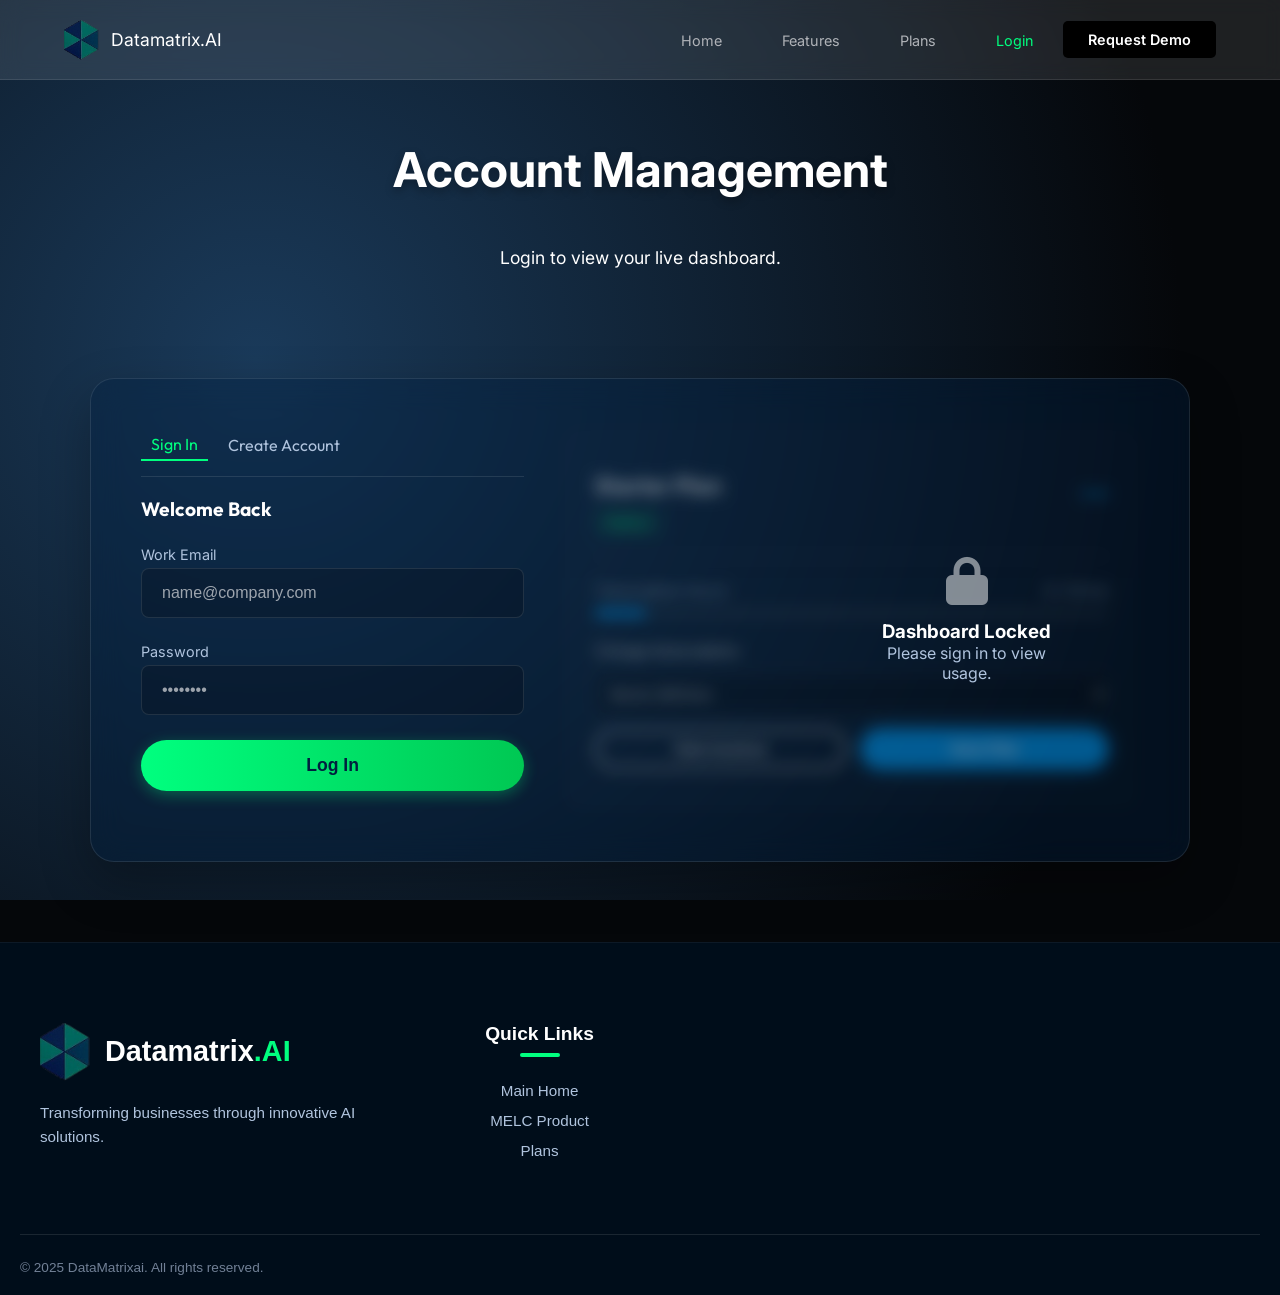
==== accounts.html @ fa47eb17 "melc website - first commit" ====
<!DOCTYPE html>
<html lang="en">
<head>
    <meta charset="UTF-8">
    <meta name="viewport" content="width=device-width, initial-scale=1.0">
    <title>Accounts | MELC</title>
    <link rel="stylesheet" href="style.css">
    <link rel="icon" type="image/png" href="logo.png">
    <link rel="stylesheet" href="https://cdnjs.cloudflare.com/ajax/libs/font-awesome/6.4.0/css/all.min.css">
    <link href="https://fonts.googleapis.com/css2?family=Inter:wght@400;500;600&family=Outfit:wght@500;600;700&display=swap" rel="stylesheet">
    <style>
        /* --- PAGE SPECIFIC STYLES --- */
        body { background-attachment: fixed; }
        .accounts-section {
            padding: 140px 5% 80px; 
            min-height: 100vh;
            display: flex; flex-direction: column; align-items: center;
        }

        /* --- AUTH GRID --- */
        .auth-grid {
            display: grid; grid-template-columns: 1fr 1.5fr; gap: 40px;
            background: rgba(0, 31, 63, 0.4); backdrop-filter: blur(15px);
            border: 1px solid rgba(255, 255, 255, 0.1); border-radius: 24px;
            overflow: hidden; padding: 50px;
            max-width: 1100px; width: 100%; margin-top: 30px;
            box-shadow: 0 20px 50px rgba(0, 0, 0, 0.3);
        }

        .auth-form h3 { color: white; font-family: 'Outfit', sans-serif; margin-bottom: 25px; font-size: 1.5rem; }

        /* --- TOGGLE BUTTONS --- */
        .auth-toggle { display: flex; gap: 10px; margin-bottom: 20px; border-bottom: 1px solid rgba(255,255,255,0.1); padding-bottom: 15px; }
        .toggle-btn { background: none; border: none; color: #b0c4de; font-size: 1rem; cursor: pointer; padding: 5px 10px; font-family: 'Outfit', sans-serif; transition: color 0.3s; }
        .toggle-btn.active { color: #00ff7f; border-bottom: 2px solid #00ff7f; }

        /* --- PROFILE LOCK STATE --- */
        .profile-card {
            background: rgba(255, 255, 255, 0.02); border-radius: 16px; padding: 30px;
            border: 1px solid rgba(255, 255, 255, 0.05); height: 100%;
            display: flex; flex-direction: column; justify-content: center;
            transition: all 0.5s ease;
        }
        
        .locked-content { filter: blur(8px); pointer-events: none; opacity: 0.5; user-select: none; }
        
        .lock-overlay {
            position: absolute; top: 50%; left: 70%; 
            transform: translate(-50%, -50%);
            text-align: center; color: white; z-index: 10;
            display: block; 
        }

        /* --- DASHBOARD ELEMENTS --- */
        .progress-bar { width: 100%; height: 8px; background: rgba(255, 255, 255, 0.1); border-radius: 4px; margin-bottom: 25px; overflow: hidden; }
        .progress-fill { height: 100%; background: var(--accent-blue); width: 45%; border-radius: 4px; }
        .plan-badge { display: inline-block; background: rgba(0, 255, 127, 0.1); color: #00ff7f; padding: 5px 12px; border-radius: 5px; font-size: 0.8rem; margin-top: 5px; border: 1px solid rgba(0, 255, 127, 0.2); font-weight: 600; }
        .usage-stat { display: flex; justify-content: space-between; margin-bottom: 10px; color: #b0c4de; font-size: 0.9rem; }
        .section-header-accounts { text-align: center; margin-bottom: 20px; }
        .form-hidden { display: none; }

        /* Plan Selector Style */
        .plan-select {
            background: rgba(0,0,0,0.3); border: 1px solid rgba(255,255,255,0.2);
            color: white; padding: 10px; border-radius: 5px; width: 100%;
            margin-top: 10px; font-family: 'Outfit', sans-serif;
        }

        @media (max-width: 900px) { .auth-grid { grid-template-columns: 1fr; padding: 30px; } .profile-card { margin-top: 30px; } .lock-overlay { left: 50%; } }
    </style>
</head>
<body>

    <header>
        <a href="index.html" class="logo-container">
            <img src="logo.png" alt="DataMatrix Logo" class="logo">
            <div class="logo-text">
                <span class="text-white">Datamatrix</span><span class="text-white">.AI</span>
            </div>
        </a>
       <nav>
            <ul>
                <li><a href="melc.html">Home</a></li>
                <li><a href="melc.html#how-it-works">Features</a></li>
                <li><a href="melc.html#pricing">Plans</a></li>
                
                <li id="nav-login-item"><a href="accounts.html" style="color: #00ff7f;">Login</a></li>
                <li id="nav-user-item" style="display: none; color: white; font-weight: 600; border: 1px solid rgba(255,255,255,0.2); padding: 5px 15px; border-radius: 20px;">
                    Hi, <span id="header-username">User</span>
                </li>
            </ul>
        </nav>
        <a href="melc.html#demo" class="btn-reach">Request Demo</a>
    </header>

    <section class="accounts-section">
        <div class="section-header-accounts">
            <h2 class="section-title">Account Management</h2>
            <p class="section-subtitle">Login to view your live dashboard.</p>
        </div>

        <div class="auth-grid">
            <div class="auth-form">
                <div class="auth-toggle">
                    <button id="btn-show-login" class="toggle-btn active" onclick="toggleForm('login')">Sign In</button>
                    <button id="btn-show-signup" class="toggle-btn" onclick="toggleForm('signup')">Create Account</button>
                </div>

                <form id="loginForm">
                    <input type="hidden" name="action" value="login">
                    <h3 style="font-size: 1.2rem;">Welcome Back</h3>
                    <div class="form-group">
                        <label style="color: #b0c4de; font-size: 0.9rem; margin-bottom: 5px; display:block;">Work Email</label>
                        <input type="email" name="work_email" id="login_email" placeholder="name@company.com" class="form-input" required>
                    </div>
                    <div class="form-group">
                        <label style="color: #b0c4de; font-size: 0.9rem; margin-bottom: 5px; display:block;">Password</label>
                        <input type="password" name="password" placeholder="••••••••" class="form-input" required>
                    </div>
                    <button type="submit" class="submit-btn" style="margin-bottom: 20px;">Log In</button>
                </form>

                <form id="signupForm" class="form-hidden">
                    <input type="hidden" name="action" value="signup">
                    <h3 style="font-size: 1.2rem;">Create New Account</h3>
                    <div class="form-group">
                        <label style="color: #b0c4de; font-size: 0.9rem; margin-bottom: 5px; display:block;">Full Name</label>
                        <input type="text" name="fullname" placeholder="John Doe" class="form-input" required>
                    </div>
                    <div class="form-group">
                        <label style="color: #b0c4de; font-size: 0.9rem; margin-bottom: 5px; display:block;">Work Email</label>
                        <input type="email" name="work_email" placeholder="name@company.com" class="form-input" required>
                    </div>
                    <div class="form-group">
                        <label style="color: #b0c4de; font-size: 0.9rem; margin-bottom: 5px; display:block;">Password</label>
                        <input type="password" name="password" placeholder="Create Password" class="form-input" required>
                    </div>
                    <button type="submit" class="submit-btn" style="margin-bottom: 20px; background: transparent; border: 1px solid #00ff7f; color: #00ff7f;">Create Account</button>
                </form>
            </div>

            <div class="profile-details" style="position: relative;">
                
                <div id="lockOverlay" class="lock-overlay">
                    <i class="fas fa-lock" style="font-size: 3rem; margin-bottom: 15px; color: rgba(255,255,255,0.5);"></i>
                    <h3 style="color: white;">Dashboard Locked</h3>
                    <p style="color: #b0c4de;">Please sign in to view usage.</p>
                </div>

                <div id="profileContent" class="profile-card locked-content">
                    <div style="display: flex; justify-content: space-between; align-items: start; margin-bottom: 20px;">
                        <div>
                            <h4 id="display-plan-name" style="color: #fff; font-size: 1.4rem; margin-bottom: 5px;">Starter Plan</h4>
                            <span class="plan-badge">Active</span>
                        </div>
                        <div style="text-align: right;">
                            <h2 style="color: var(--accent-blue); margin: 0; font-size: 2rem;">--</h2>
                        </div>
                    </div>

                    <hr style="border: 0; border-top: 1px solid rgba(255,255,255,0.1); margin-bottom: 25px;">
                    
                    <div class="usage-stat"><span>Transcription Hours</span><span>0 / 10 hrs</span></div>
                    <div class="progress-bar"><div class="progress-fill" style="width: 10%;"></div></div>
                    
                    <label style="color: white; font-size: 0.9rem; margin-bottom: 5px; display: block;">Change Subscription:</label>
                    <select id="plan-selector" class="plan-select">
                        <option value="Starter">Starter ($49/mo)</option>
                        <option value="Professional">Professional ($149/mo)</option>
                        <option value="Enterprise">Enterprise (Custom)</option>
                    </select>

                    <div style="margin-top: 15px; display: flex; gap: 15px;">
                        <button class="btn-outline" style="flex: 1; font-size: 0.9rem; padding: 10px;">View Invoices</button>
                        <button id="btn-save-plan" class="btn-primary" style="flex: 1; font-size: 0.9rem; padding: 10px; border: none;">Save Plan</button>
                    </div>
                </div>
            </div>
        </div>
    </section>

    <footer class="site-footer">
        <div class="footer-container">       
            <div class="footer-col company-info">
                <div class="footer-logo">
                    <img src="logo.png" alt="DataMatrix AI Logo" class="logo-img">
                    <h2>Datamatrix<span class="highlight">.AI</span></h2>
                </div>
                <p class="company-desc">Transforming businesses through innovative AI solutions.</p>
            </div>
            <div class="footer-col">
                <h3 class="footer-heading">Quick Links</h3>
                <ul class="footer-links">
                    <li><a href="index.html">Main Home</a></li>
                    <li><a href="melc.html">MELC Product</a></li>
                    <li><a href="melc.html#pricing">Plans</a></li>
                </ul>
            </div>
        </div>
        <div class="footer-bottom"><div class="copyright">&copy; 2025 DataMatrixai. All rights reserved.</div></div>
    </footer>

    <script>
        // --- 1. TOGGLE FORMS ---
        function toggleForm(type) {
            if (type === 'login') {
                document.getElementById('loginForm').classList.remove('form-hidden');
                document.getElementById('signupForm').classList.add('form-hidden');
                document.getElementById('btn-show-login').classList.add('active');
                document.getElementById('btn-show-signup').classList.remove('active');
            } else {
                document.getElementById('loginForm').classList.add('form-hidden');
                document.getElementById('signupForm').classList.remove('form-hidden');
                document.getElementById('btn-show-login').classList.remove('active');
                document.getElementById('btn-show-signup').classList.add('active');
            }
        }

        // --- 2. BACKEND CONNECTION ---
        const scriptURL = 'https://script.google.com/macros/s/AKfycbxm6F7W0PG1M0V8rhR15jx4Ari2QWz3nn5eBj0EOH65ehUmGMFHdRbkY4b1nNbe_tUAlg/exec';
        let currentUserEmail = ""; // To track who is logged in

        // HELPER: Update UI State
        function updateUI(fullname, plan) {
            // Unlock Dashboard
            document.getElementById('lockOverlay').style.display = 'none';
            document.getElementById('profileContent').classList.remove('locked-content');
            
            // Update Header Name
            document.getElementById('nav-login-item').style.display = 'none';
            document.getElementById('nav-user-item').style.display = 'block';
            document.getElementById('header-username').innerText = fullname;

            // Update Plan Display & Dropdown
            document.getElementById('display-plan-name').innerText = plan + " Plan";
            document.getElementById('plan-selector').value = plan;
        }

        // Handle SIGN UP
        document.getElementById('signupForm').addEventListener('submit', e => {
            e.preventDefault();
            const btn = e.target.querySelector('button');
            const originalText = btn.innerText;
            btn.innerText = "Creating...";

            fetch(scriptURL, { method: 'POST', body: new FormData(e.target) })
                .then(res => res.json())
                .then(data => {
                    alert("Account Created! Default plan is Starter. Please Sign In.");
                    e.target.reset();
                    toggleForm('login'); 
                    btn.innerText = originalText;
                })
                .catch(err => { alert("Error connecting."); console.error(err); });
        });

        // Handle LOGIN
        document.getElementById('loginForm').addEventListener('submit', e => {
            e.preventDefault();
            const btn = e.target.querySelector('button');
            const originalText = btn.innerText;
            btn.innerText = "Verifying...";
            
            // Capture email for later use
            currentUserEmail = document.getElementById('login_email').value;

            fetch(scriptURL, { method: 'POST', body: new FormData(e.target) })
                .then(res => res.json())
                .then(data => {
                    if (data.result === 'success') {
                        // SUCCESS: Pass user data to UI updater
                        updateUI(data.user.fullname, data.user.plan);
                        alert("Login Successful!");
                    } else {
                        alert("Invalid Credentials.");
                    }
                    btn.innerText = originalText;
                })
                .catch(err => { alert("Error connecting."); console.error(err); });
        });

        // Handle SAVE PLAN
        document.getElementById('btn-save-plan').addEventListener('click', () => {
            if(!currentUserEmail) { alert("Please login first."); return; }
            
            const newPlan = document.getElementById('plan-selector').value;
            const btn = document.getElementById('btn-save-plan');
            btn.innerText = "Saving...";

            const formData = new FormData();
            formData.append('action', 'update_plan');
            formData.append('work_email', currentUserEmail);
            formData.append('plan', newPlan);

            fetch(scriptURL, { method: 'POST', body: formData })
                .then(res => res.json())
                .then(data => {
                    if (data.result === 'success') {
                        alert("Plan Updated Successfully! It will appear on next login.");
                        document.getElementById('display-plan-name').innerText = newPlan + " Plan";
                    } else {
                        alert("Error updating plan.");
                    }
                    btn.innerText = "Save Plan";
                });
        });
    </script>

</body>
</html>
---- style.css ----
/* --- 1. COLOR VARIABLES --- */
:root {
    --prussian-blue: #003153; 
    --accent-green: #2E8B57; 
    --white: #ffffff;
    --text-dark: #333333;
    --text-grey: #666666;
    --hero-highlight: #3b82f6; 
    --btn-blue: #0066cc; 
    --cursor-color:var(--accent-green);

    --bg-dark: #05070a;      
    --glow-blue: #1a3a5a;    /* Brighter blue */
    --glow-purple: #251b4a;  /* Brighter purple */
    --accent-blue: #00a2ff;
    --text-main: #ffffff;
    --text-dim: #b0b3b8;
}

/* --- 2. GLOBAL RESET --- */
* { margin: 0; padding: 0; box-sizing: border-box; }

body {
    margin: 0;
    font-family: 'Inter', sans-serif;
    /* Increased the percentage (80%) so the colors spread further across the black background */
    background: 
        radial-gradient(circle at 20% 40%, var(--glow-blue) 0%, var(--bg-dark) 80%),
        radial-gradient(circle at 80% 20%, var(--glow-purple) 0%, var(--bg-dark) 80%);
    background-color: var(--bg-dark);
    color: var(--text-main);
    overflow-x: hidden;
    background-attachment: fixed; /* Keeps the gradient static while you scroll */
}

a { text-decoration: none; }

/* --- 3. NAVIGATION BAR --- */
/* --- GLASSY TRANSPARENT HEADER --- */
header {
    /* 1. Make background transparent/glassy */
    background: rgba(255, 255, 255, 0.1); /* 10% opaque white */
    backdrop-filter: blur(10px);          /* Blurs what's behind it */
    -webkit-backdrop-filter: blur(10px);  /* Safari support */
    
    /* 2. Position it ON TOP of the image */
    position: fixed; 
    top: 0; 
    left: 0;
    width: 100%;
    z-index: 1000; /* Ensures it floats above everything */
    
    /* 3. Remove default borders/shadows if you want it cleaner */
    box-shadow: none; 
    border-bottom: 1px solid rgba(255, 255, 255, 0.1); /* Subtle edge */

    /* 4. Layout (Keep existing) */
    height: 80px;
    display: flex;
    align-items: center;
    padding: 0 5%;
}

/* Optional: Since the header is now floating, you might want to 
   add some top padding to the Hero so text doesn't hide behind the logo */

.logo-container { display: flex; align-items: center; gap: 12px; }

.logo-container img.logo {
    height: 40px;  /* Adjust this value to make it smaller or bigger */
    width: auto;   /* Maintains aspect ratio */
}

.logo-text {
    font-size: 1.1rem; /* Reduced from 1.5rem */
    line-height: 1.1;
}

.tagline-text {
    font-size: 0.75rem; /* Makes the tagline much smaller and elegant */
    opacity: 0.8;
    color: whitesmoke;
}

.text-white { color: var(--white); }

nav {
    /* THIS IS THE KEY FIX: */
    margin-left: auto; /* Pushes the nav (and button) to the far right */
    margin-right: 30px; /* Adds space between the Links and the Button */
}

nav ul { 
    display: flex; 
    list-style: none; 
    gap: 30px; /* Space between each link */
}

nav a {
    color: var(--text-dim);
    text-decoration: none;
    margin-left: 30px;
    font-size: 0.9rem;
    transition: 0.3s;
}

nav a:hover {
    color: var(--accent-blue);
}

.btn-reach {
    background-color: #000000; 
    color: var(--white);
    padding: 10px 25px;
    border-radius: 5px;
    font-weight: 600;
    font-size: 0.9rem;
    transition: background-color 0.3s ease;
    /* ensure button doesn't shrink */
    white-space: nowrap; 
}

.btn-reach:hover {
    background-color: var(--accent-green); 
}

/* Hero Section */
.hero {
    display: flex;
    flex-direction: column; /* Stacks header over the main content */
    height: auto;
    min-height: 100vh;
    padding: 100px 8% 55px; /* Space for fixed navigation */
}

/* 1. Top Header Box */
/* Hero Section - Strict Full Screen Layout */
.hero {
    /* 1. Force the container to be exactly the height of the window */
    min-height: 100vh; 
    width: 100%;

    /* 2. Flexbox Magic: This centers everything perfectly */
    display: flex;
    flex-direction: column;
    justify-content: center; /* Vertically aligns to the middle */
    align-items: center;     /* Horizontally aligns to the middle */

    /* 3. Padding Adjustments */
    /* 80px Top: clears your fixed navbar */
    /* 0px Bottom: ensures no extra gap pushes the footer up */
    padding: 80px 20px 0; 
    
    position: relative;
    box-sizing: border-box;
}
.hero-header-content {
    max-width: 900px;
    margin: 0 auto;
}

/* 2. Main Layout (The Split Section) */
.hero-main-layout {
    display: flex;
    align-items: center;
    justify-content: space-between;
    gap: 40px;
    width: 100%;
}

/* Space for your upcoming content */
.hero-left-new {
    flex: 1;
    min-height: 300px;
    display: flex;
    flex-direction: column;
    justify-content: center;
    padding-right: 40px;
}

.hero-left-new .lead-text {
    font-family: 'Inter', sans-serif;
    font-size: 0.9rem;
    font-weight: 400;
    letter-spacing: -0.02em;
    line-height: 1.7;
    color: var(--white);
    margin-bottom: 0; /* Remove bottom margin to connect the borders */
    
    /* Strong Blue Border */
    padding: 10px 0 10px 20px;
    border-left: 3px solid var(--accent-blue);
    
    -webkit-font-smoothing: antialiased;
}

.hero-left-new .detail-text {
    /* SAME Font family as lead for uniformity */
    font-family: 'Inter', sans-serif;
    
    /* Smaller size and weight, but same style */
    font-size: 0.9rem;
    font-weight: 400;
    letter-spacing: -0.02em;
    line-height: 1.7;
    
    /* Muted border and text color to differentiate */
    color: rgba(255, 255, 255, 0.7);
    padding: 10px 0 20px 25px;
    
    /* Subtle Grey/Dim Border that matches the blue alignment */
    border-left: 3px solid rgba(255, 255, 255, 0.15);
    
    max-width: 580px;
}

.hero-title {
    font-family: 'Outfit', sans-serif; /* Matches Services Header */
    font-size: 3rem !important; 
    font-weight: 800;
    line-height: 1.1;
    letter-spacing: -0.02em; /* Premium tight spacing */
    text-align: center;
    white-space: nowrap; /* Forces one single line */
    margin-bottom: 15px;
}

.hero-title .highlight {
    display: inline;      /* Changed from 'block' to keep on same line */
    color: var(--accent-blue);
    text-shadow: 0 0 30px rgba(0, 162, 255, 0.3);
    border-bottom: none;  /* Removes the old underline */
}

.hero-header-content .hero-subtitle {
    font-family: 'Inter', sans-serif;
    font-size: 1.0rem !important; /* Forces the small size */
    color: var(--text-dim);
    margin-bottom: 20px;
    max-width: 900px;
    margin-left: auto;
    margin-right: auto;
    line-height: 1.6;
    opacity: 0.85; /* Makes it look professionally 'dimmed' */
}

.hero-video {
    flex: 1.2;
    display: flex;
    justify-content: flex-end;
    align-items: center;
}

.hero-video video {
    width: 100%;
    max-width: 700px;
    height: auto;
    border-radius: 24px; /* Matches the rounded look in the image */
    box-shadow: 0 0 50px rgba(0,0,0,0.5);
    border: 1px solid rgba(255,255,255,0.1);
}

.hero-content p {
    font-size: 1.1rem;
    color: var(--white);
    margin-bottom: 2.5rem;
    text-align: center;
    margin-left: auto;
    margin-right: auto;
}

.hero p {
    font-size: 1.1rem;
    color: black;
    margin-bottom: 2.5rem;
    max-width: 700px;
    /* ADDED: Centers the paragraph block itself */
    margin-left: auto;
    margin-right: auto;
}

/* --- BUTTONS --- */
.hero-buttons {
    display: flex;
    gap: 20px;
    justify-content: center !important;
    font-family: 'Outfit', sans-serif;
    font-weight: 600;
    letter-spacing: 0.02em;
    text-transform: uppercase;
    font-size: 0.9rem;
}

/* --- 1. PRIMARY BUTTON (Get Started) --- */
.btn-primary {
    background: var(--accent-blue);
    color: white;
    padding: 12px 28px;
    border-radius: 50px;
    text-decoration: none;
    font-weight: 600;
    border: 2px solid var(--accent-blue); /* Added border to match sizing */
    box-shadow: 0 0 20px rgba(0, 162, 255, 0.4);
    transition: all 0.3s ease;
}

.btn-primary:hover {
    transform: translateY(-3px);
    background: transparent; /* Becomes outline on hover */
    color: white;
}

/* --- 2. OUTLINE BUTTON (Explore Services) --- */
/* Target both btn-outline and btn-secondary for safety */
.btn-outline, .btn-secondary {
    background: transparent;
    color: white;
    padding: 12px 28px;
    border-radius: 50px;
    text-decoration: none;
    font-weight: 600;
    border: 2px solid white; /* Initial white outline */
    transition: all 0.3s ease;
}

.btn-outline:hover, .btn-secondary:hover {
    background: var(--accent-blue); /* Becomes solid blue on hover */
    border-color: var(--accent-blue);
    color: white;
    transform: translateY(-3px);
    box-shadow: 0 0 20px rgba(0, 162, 255, 0.4);
}

/* --- MOBILE RESPONSIVE --- */
@media (max-width: 1024px) {
    /* Tablet/Laptop adjustments */
    .hero h1 { font-size: 2.2rem; } /* Shrink font so it fits on smaller screens */
}

@media (max-width: 900px) {
    .services-split-container {
        flex-direction: column;
    }
    .services-visual {
        position: relative;
        top: 0;
        margin-bottom: 40px;
    }
}

@media (max-width: 768px) {
    header { padding: 0 20px; }
    nav ul { display: none; }
    .hero h1 { font-size: 2rem; }
    
    /* Disable typewriter on mobile to prevent layout breaking */
    .typewriter {
        width: auto;
        border-right: none;
        animation: none;
        white-space: normal;
    }
    
    .hero-buttons { flex-direction: column; }
/* --- REACH US BUTTON (Pill Shape) --- */
    .btn-reach {
        background-color: var(--btn-blue);
        color: var(--white);
        
        /* 1. THIS CONTROLS THE SHAPE */
        border-radius: 50px; /* Makes it fully rounded like "Get Started" */
        
        /* 2. Remove default borders */
        border: none;
        
        padding: 10px 25px;
        font-weight: 600;
        font-size: 0.9rem;
        transition: all 0.3s ease;
        white-space: nowrap;
    }

    .btn-reach:hover {
        transform: translateY(-3px); /* Hover float effect */
        box-shadow: 0 4px 15px rgba(0, 102, 204, 0.4); /* Glow effect */
    }
}

/* --- LOGO SIZE CONTROL --- */
.logo {
    font-weight: 700;
    font-size: 1.2rem;
    letter-spacing: 1px;
}

/* --- PRODUCTS SECTION (Glow on Left) --- */
.products-section {
    padding: 50px 8%;
    /* Horizontal gradient matching the "Z" flow (starts Left) */
    background: linear-gradient(
        90deg, 
        hsl(221, 39%, 15%) 0%,  /* Dark Navy on the Left */
        #05070a 60%            /* Fades to Black on the Right */
    ) !important;
    border-bottom: 1px solid rgba(255, 255, 255, 0.05);
    position: relative;
    overflow: hidden;
}

/* Local Left Glow to anchor the section */
.products-section::before {
    content: "";
    position: absolute;
    top: 0;
    left: -10%;
    width: 600px;
    height: 100%;
    background: radial-gradient(circle at center, rgba(0, 162, 255, 0.1) 0%, transparent 70%);
    pointer-events: none;
    z-index: 0;
}

.products-grid {
    display: grid;
    grid-template-columns: repeat(auto-fit, minmax(300px, 1fr));
    gap: 30px;
    max-width: 1200px;
    margin: 0 auto;
    position: relative;
    z-index: 1;
}

/* PRODUCT CARDS */
.product-card {
    background: rgba(255, 255, 255, 0.015);
    border: 1px solid rgba(255, 255, 255, 0.04);
    border-radius: 24px;
    padding: 40px;
    transition: all 0.4s cubic-bezier(0.175, 0.885, 0.32, 1.275);
    backdrop-filter: blur(10px);
}

/* THE ICON CONTAINER (Matches your Image Radius) */
.product-icon-container {
    width: 70px;
    height: 70px;
    background: rgba(0, 162, 255, 0.1);
    border: 1px solid rgba(0, 162, 255, 0.2);
    border-radius: 18px; /* Matches the rounded look of your videos/images */
    display: flex;
    align-items: center;
    justify-content: center;
    margin-bottom: 25px;
    color: var(--accent-blue);
    font-size: 1.8rem;
    box-shadow: 0 10px 20px rgba(0, 0, 0, 0.2);
}

.product-card:hover {
    transform: translateY(-10px);
    background: rgba(255, 255, 255, 0.03);
    border-color: var(--accent-blue);
}

.product-card.highlighted {
    border: 1px solid rgba(0, 162, 255, 0.4);
    background: rgba(0, 162, 255, 0.03);
}

.product-title {
    font-family: 'Outfit', sans-serif;
    font-size: 1.6rem;
    color: var(--white);
    margin-bottom: 15px;
}

.product-desc {
    font-family: 'Inter', sans-serif;
    font-size: 0.9rem;
    font-weight: 400;
    letter-spacing: -0.03em;
    line-height: 1.7;
    color: var(--white);
    margin-bottom: 25px; /* Remove bottom margin to connect the borders */
    -webkit-font-smoothing: antialiased;
}

.product-link {
    font-family: 'Inter', sans-serif;
    color: var(--accent-blue);
    text-decoration: none;
    font-weight: 400;
    font-size: 0.9rem;
    display: flex;
    align-items: center;
    gap: 8px;
    transition: gap 0.3s ease;
}

.product-link:hover {
    gap: 12px;
}

.image-frame {
    width: 100%;
    height: 100%;
    border-radius: 24px;
    overflow: hidden;
    border: 1px solid rgba(255, 255, 255, 0.1);
    box-shadow: 0 0 40px rgba(0, 162, 255, 0.15);
}

/* 2. Remove Old Colored Top Borders */
.border-blue, .border-purple, .border-green {
    border-top: none !important;
}

/* 4. Icons (Pure White, No Box) */
.icon-box {
    /* Remove old colored box styling */
    background-color: transparent !important;
    border: none !important;
    width: auto;
    height: auto;
    padding: 0;
    display: flex;         /* Enables side-by-side alignment */
    align-items: center;   /* Vertically centers the icon with the text */
    gap: 15px;             /* Adds space between the icon and the text */
    margin-bottom: 18px;   /* Optional: adds space below the header */
}

.icon-box h3 {
    margin: 0;
    line-height: 1;         /* Crucial: Removes extra spacing above/below letters */
    display: flex;          /* Ensures the text block itself follows flex rules */
    align-items: center;    /* Secondary centering for the text block */
}

/* Make the SVG icon itself white */
.icon-box svg {
    width: 32px;
    height: 32px;
    color: #ffffff; /* Sets stroke/fill to white */
    /* Ensure fill is none if using stroke icons */
    fill: none; 
    display: block;         /* Removes the 'inline' baseline gap at the bottom */
    flex-shrink: 0;
}

/* Headers */
.section-title {
    font-size: 2.5rem;
    color: #ffffff;
    margin-bottom: 10px;
    font-weight: 800;
}

.section-subtitle {
    color: var(--white);
    margin-bottom: 60px;
    font-size: 1.1rem;
}

/* --- PILLS (Tags) --- */
.pill-container {
    display: flex;
    flex-wrap: wrap;
    justify-content: center;
    gap: 10px;
}

/* Section Container - Set height here to match Tech Stack */
.about-us-section {
    position: relative;
    width: 100%;
    /* Consistent height with other sections */
    min-height: 850px; 
    
    display: flex;
    align-items: center;
    justify-content: center;
    
    /* BACKGROUND IMAGE SETUP */
    background-image: url('team.jpg'); 
    background-size: cover;
    background-position: center;
    background-repeat: no-repeat;
    /* Keeps the background fixed while scrolling (Parallax effect) */
    background-attachment: scroll;
    
    font-family: 'Segoe UI', Tahoma, Geneva, Verdana, sans-serif;
    padding: 40px 20px;
}

/* Dark Overlay: This adds a dark Prussian Blue tint over your image 
   so the white text and glowing green elements pop out. */
.about-us-section::before {
    content: '';
    position: absolute;
    top: 0;
    left: 0;
    width: 100%;
    height: 100%;
    /* Adjust opacity (0.85) if you want to see more of your image */
    background-color: rgba(0, 31, 63, 0.85); 
    z-index: 1;
}

/* Container to ensure content sits above the overlay */
.about-us-section .container {
    position: relative;
    z-index: 2;
    width: 100%;
}

.section-title2 {
    text-align: center;
    font-size: 3rem;
    font-weight: 700;
    color: #ffffff;
    margin-bottom: 3rem;
    text-transform: uppercase;
    letter-spacing: 2px;
    text-shadow: 0 0 10px rgba(0, 255, 127, 0.3);
}

/* The Team Card - Glass Effect */
/* The Upgraded Premium Glass Card */
/* --- THE GLASS CARD --- */
.team-card {
    /* Dark semi-transparent blue base */
    background: rgba(0, 31, 63, 0.5); 
    
    /* Surface Reflection Gradient */
    background-image: linear-gradient(
        135deg, 
        rgba(255, 255, 255, 0.08) 0%, 
        rgba(255, 255, 255, 0.01) 100%
    );
    
    /* Strong Blur for the "Frosted" look */
    backdrop-filter: blur(20px);         
    -webkit-backdrop-filter: blur(20px); 
    
    /* Subtle White/Blue Border */
    border: 1px solid rgba(100, 181, 246, 0.2); 
    border-top: 1px solid rgba(100, 181, 246, 0.4); 
    
    border-radius: 24px;
    padding: 60px 40px;
    max-width: 400px;
    margin: 0 auto;
    text-align: center;
    
    /* Initial Shadow */
    box-shadow: 0 8px 32px 0 rgba(0, 0, 0, 0.4);
    
    transition: transform 0.3s ease, box-shadow 0.3s ease, border-color 0.3s ease;
    transform: translateZ(0); 
    will-change: transform, backdrop-filter;
}

/* --- HOVER EFFECT --- */
.team-card:hover {
    transform: translateY(-10px);
    /* Outer Blue Glow on Hover */
    box-shadow: 
        0 20px 40px rgba(0, 0, 0, 0.5), 
        0 0 30px rgba(0, 123, 255, 0.3); 
    border-color: rgba(0, 123, 255, 0.5); /* Blue Border on Hover */
}

/* --- PROFILE IMAGE CIRCLE (The Key Feature) --- */
.profile-img-container {
    position: relative;
    width: 150px;
    height: 150px;
    margin: 0 auto 25px;
    border-radius: 50%;
    padding: 5px;
    
    /* SOLID ELECTRIC BLUE GRADIENT RING */
    background: linear-gradient(180deg, #007bff, #00c6ff); 
    
    /* PERMANENT BLUE GLOW */
    box-shadow: 0 0 25px rgba(0, 123, 255, 0.6); 
}

.profile-img {
    width: 100%;
    height: 100%;
    object-fit: cover;
    border-radius: 50%;
    /* Dark border to separate image from the glowing ring */
    border: 3px solid #001f3f; 
    background-color: #fff;
}

/* Typography */
.member-name {
    color: #ffffff;
    font-size: 1.8rem;
    margin-bottom: 15px;
    font-weight: 700;
    text-shadow: 0 2px 4px rgba(0,0,0,0.5);
}

.member-bio {
    color: #e0e6ed; 
    font-size: 1rem;
    line-height: 1.6;
    margin-bottom: 25px;
}

/* Social Icons */
.social-links {
    display: flex;
    justify-content: center;
    gap: 20px;
}

.social-icon {
    color: #ffffff;
    font-size: 1.5rem;
    transition: all 0.3s ease;
}

/* Icons turn Neon Blue on Hover */
.social-icon:hover {
    color: #00c6ff; 
    transform: translateY(-3px);
    text-shadow: 0 0 15px rgba(0, 198, 255, 0.8);
}
.contact-section {
    position: relative;
    width: 100%;
    min-height: 850px; 
    
    display: flex;
    align-items: center;
    justify-content: center;
    
    /* BACKGROUND IMAGE SETUP */
    background-image: url('reachushere.jpg'); 
    background-size: cover;
    background-position: center;
    background-repeat: no-repeat;
    /* Parallax effect (image stays still while scrolling) */
    background-attachment: scroll; 
    
    font-family: 'Segoe UI', Tahoma, Geneva, Verdana, sans-serif;
    padding: 60px 20px;
}

.section-title {
    text-align: center;
    font-size: 3rem;
    font-weight: 700;
    color: #ffffff;
    margin-bottom: 3rem;
    text-transform: capitalize;
    text-shadow: 0 4px 10px rgba(0,0,0,0.3);
}

.contact-wrapper {
    display: flex;
    flex-wrap: wrap;
    max-width: 1000px;
    width: 100%;
    margin: 0 auto;
    
    /* 1. High Transparency (0.25) so background image shows through */
    background: rgba(0, 31, 63, 0.25); 
    
    /* 2. Gradient Sheen (Subtle reflection) */
    background-image: linear-gradient(
        135deg, 
        rgba(255, 255, 255, 0.05) 0%, 
        rgba(255, 255, 255, 0.01) 100%
        
    );
    
    /* 3. Strong Blur to frost the background image behind it */
    backdrop-filter: blur(15px);
    -webkit-backdrop-filter: blur(15px);
    
    /* 4. Glass Borders */
    border: 1px solid rgba(255, 255, 255, 0.1);
    border-top: 1px solid rgba(255, 255, 255, 0.2);
    border-left: 1px solid rgba(255, 255, 255, 0.2);
    
    /* 5. Soft Shadow to lift it slightly */
    box-shadow: 0 8px 32px 0 rgba(0, 0, 0, 0.3);
    
    border-radius: 20px;
    overflow: hidden;
    transition: transform 0.3s ease;
    transform: translateZ(0); 
    will-change: transform, backdrop-filter;
}
.contact-wrapper:hover {
    transform: translateY(-5px); /* Gentle float on hover */
}

/* --- LEFT COLUMN: FORM --- */
.form-column {
    flex: 1;
    min-width: 350px;
    padding: 50px 40px;
    /* Light divider line */
    border-right: 1px solid rgba(255, 255, 255, 0.08); 
}
.form-group {
    margin-bottom: 25px;
}

.form-input {
    width: 100%;
    /* Very see-through dark tint */
    background: rgba(0, 0, 0, 0.2); 
    border: 1px solid rgba(255, 255, 255, 0.1);
    padding: 15px 20px;
    border-radius: 8px;
    color: #fff;
    font-size: 1rem;
    outline: none;
    transition: all 0.3s ease;
}

.form-input::placeholder {
    color: rgba(255, 255, 255, 0.6);
}
.form-input:focus {
    /* On focus, they become slightly more solid/readable */
    background: rgba(0, 0, 0, 0.4); 
    border-color: #00ff7f; /* Green Focus Border */
    box-shadow: 0 0 10px rgba(0, 255, 127, 0.1);
}
.submit-btn {
    width: 100%;
    padding: 15px;
    /* Bright Green Gradient */
    background: linear-gradient(90deg, #00ff7f, #00c853); 
    color: #001f3f;
    font-weight: 700;
    font-size: 1.1rem;
    border: none;
    border-radius: 50px;
    cursor: pointer;
    box-shadow: 0 4px 15px rgba(0, 255, 127, 0.3);
    transition: transform 0.2s ease, box-shadow 0.2s ease;
}
.submit-btn:hover {
    transform: translateY(-2px);
    box-shadow: 0 6px 20px rgba(0, 255, 127, 0.5);
}

/* --- RIGHT COLUMN: INFO --- */
.info-column {
    flex: 1;
    min-width: 350px;
    padding: 50px 40px;
    display: flex;
    flex-direction: column;
    justify-content: center;
    /* Ensure no solid background here covers the glass */
    background: transparent; 
}

.info-item {
    display: flex;
    align-items: flex-start;
    margin-bottom: 40px;
}

.info-text h4 {
    color: #00ff7f; /* Green Headings */
    font-size: 1.1rem;
    margin-bottom: 5px;
    font-weight: 600;
}

.info-text p {
    color: #e0e0e0;
    font-size: 1rem;
    line-height: 1.5;
}

/* Mobile Responsiveness */
@media (max-width: 768px) {
    .contact-wrapper {
        flex-direction: column;
    }
    .form-column {
        border-right: none;
        border-bottom: 1px solid rgba(255, 255, 255, 0.05);
    }
}
/* --- FOOTER MAIN SECTION --- */
.site-footer {
    background-color: #000d1a; /* Very dark, almost black blue */
    color: #b0c4de; /* Light grey-blue text for readability */
    font-family: 'Segoe UI', Tahoma, Geneva, Verdana, sans-serif;
    padding: 80px 20px 20px;
    border-top: 1px solid rgba(255, 255, 255, 0.05);
}

.footer-container {
    max-width: 1200px;
    margin: 0 auto;
    display: grid;
    /* Creates 4 columns. The first one is slightly wider (1.5fr) */
    grid-template-columns: 1.5fr 1fr 1fr 1.2fr;
    gap: 40px;
    margin-bottom: 60px;
}

/* Headings */
/* Center the Heading Text */
.footer-heading {
    text-align: center;         /* Centers the text in the column */
    color: #ffffff;
    font-size: 1.2rem;
    margin-bottom: 25px;
    position: relative;
    padding-bottom: 12px;
    font-weight: 600;
}

/* Center the Green Bar */
.footer-heading::after {
    content: '';
    position: absolute;
    
    /* These two lines center the bar perfectly: */
    left: 50%;                  
    transform: translateX(-50%);
    
    bottom: 0;
    width: 40px;                /* Length of the bar */
    height: 4px;                /* Thickness */
    background-color: #00ff7f;  /* Neon Green */
    border-radius: 2px;
}

/* --- COLUMN 1: BRANDING --- */
.footer-logo h2 {
    margin-bottom: 0;
    font-size: 1.8rem;
    color: #fff;
}

.footer-logo .highlight {
    color: #00ff7f; /* Green "ai" */
}

.company-desc {
    line-height: 1.6;
    margin-bottom: 25px;
    font-size: 0.95rem;
}

.social-icons {
    display: flex;
    gap: 15px;
}

.social-icons a {
    display: flex;
    align-items: center;
    justify-content: center;
    width: 40px;
    height: 40px;
    background: rgba(255, 255, 255, 0.05);
    border-radius: 50%;
    color: #fff;
    transition: all 0.3s ease;
    text-decoration: none;
}

.social-icons a:hover {
    background: #00ff7f;
    color: #000;
    transform: translateY(-3px);
}

/* --- LINKS LISTS --- */
.footer-links {
    list-style: none;
    padding: 0;
    margin: 0;
    text-align: center;
}

.footer-links li {
    margin-bottom: 12px;
}

.footer-links a {
    color: #b0c4de;
    text-decoration: none;
    font-size: 0.95rem;
    transition: color 0.2s;
}

.footer-links a:hover {
    color: #00ff7f; /* Green on hover */
    padding-left: 5px; /* Slight slide effect */
}

/* --- NEWSLETTER --- */
.newsletter-desc {
    margin-bottom: 20px;
    font-size: 0.95rem;
    line-height: 1.5;
    text-align: center;
}

.newsletter-form {
    display: flex;
    flex-direction: column;
    gap: 10px;
}

.newsletter-form input {
    padding: 12px 15px;
    background: rgba(255, 255, 255, 0.05);
    border: 1px solid rgba(255, 255, 255, 0.1);
    border-radius: 5px;
    color: #fff;
    outline: none;
}

.newsletter-form input:focus {
    border-color: #00ff7f;
}

.newsletter-form button {
    padding: 12px;
    background-color: #003153; /* Prussian Blue button */
    color: #fff;
    border: none;
    border-radius: 5px;
    cursor: pointer;
    font-weight: 600;
    transition: background 0.3s;
}

.newsletter-form button:hover {
    background-color: #00ff7f;
    color: #001f3f;
}

/* --- BOTTOM BAR --- */
.footer-bottom {
    border-top: 1px solid rgba(255, 255, 255, 0.1);
    padding-top: 25px;
    display: flex;
    justify-content: space-between;
    flex-wrap: wrap;
    font-size: 0.85rem;
    color: #718096;
}

.legal-links a {
    color: #718096;
    text-decoration: none;
    margin-left: 20px;
    transition: color 0.2s;
}

.legal-links a:hover {
    color: #fff;
}

/* --- RESPONSIVE --- */
@media (max-width: 900px) {
    .footer-container {
        grid-template-columns: 1fr 1fr; /* 2 columns on tablets */
    }
}

@media (max-width: 600px) {
    .footer-container {
        grid-template-columns: 1fr; /* 1 column on mobile */
        text-align: center;
    }
    
    .footer-heading::after {
        left: 50%;
        transform: translateX(-50%); /* Center the dash */
    }
    
    .social-icons {
        justify-content: center;
    }
    
    .footer-bottom {
        flex-direction: column;
        align-items: center;
        gap: 15px;
    }
    
    .legal-links a {
        margin: 0 10px;
    }
}
.footer-logo {
    display: flex;       /* Aligns image and text side-by-side */
    align-items: center; /* Vertically centers them */
    gap: 15px;           /* Adds space between the logo image and the text */
    margin-bottom: 20px;
}
.logo-img {
    width: 50px;         /* Adjust this size (e.g., 40px or 60px) to fit your design */
    height: auto;        /* Keeps the aspect ratio correct */
}
/* Disable fixed backgrounds on mobile/tablets to stop lag */
@media (max-width: 1024px) {
    section, .success-stories-section, .about-us-section, .contact-section {
        background-attachment: scroll !important;
    }
}
.hero h1, 
.hero h1 span, 
.hero p, 
.typewriter, 
.highlight {
    /* 1. Kills any rotation */
    transform: none !important; 
    rotate: 0deg !important;
    
    /* 2. Kills any leaning/skewing */
    font-style: normal !important; 
    
    /* 3. Ensures the container is flat */
    perspective: none !important;
}
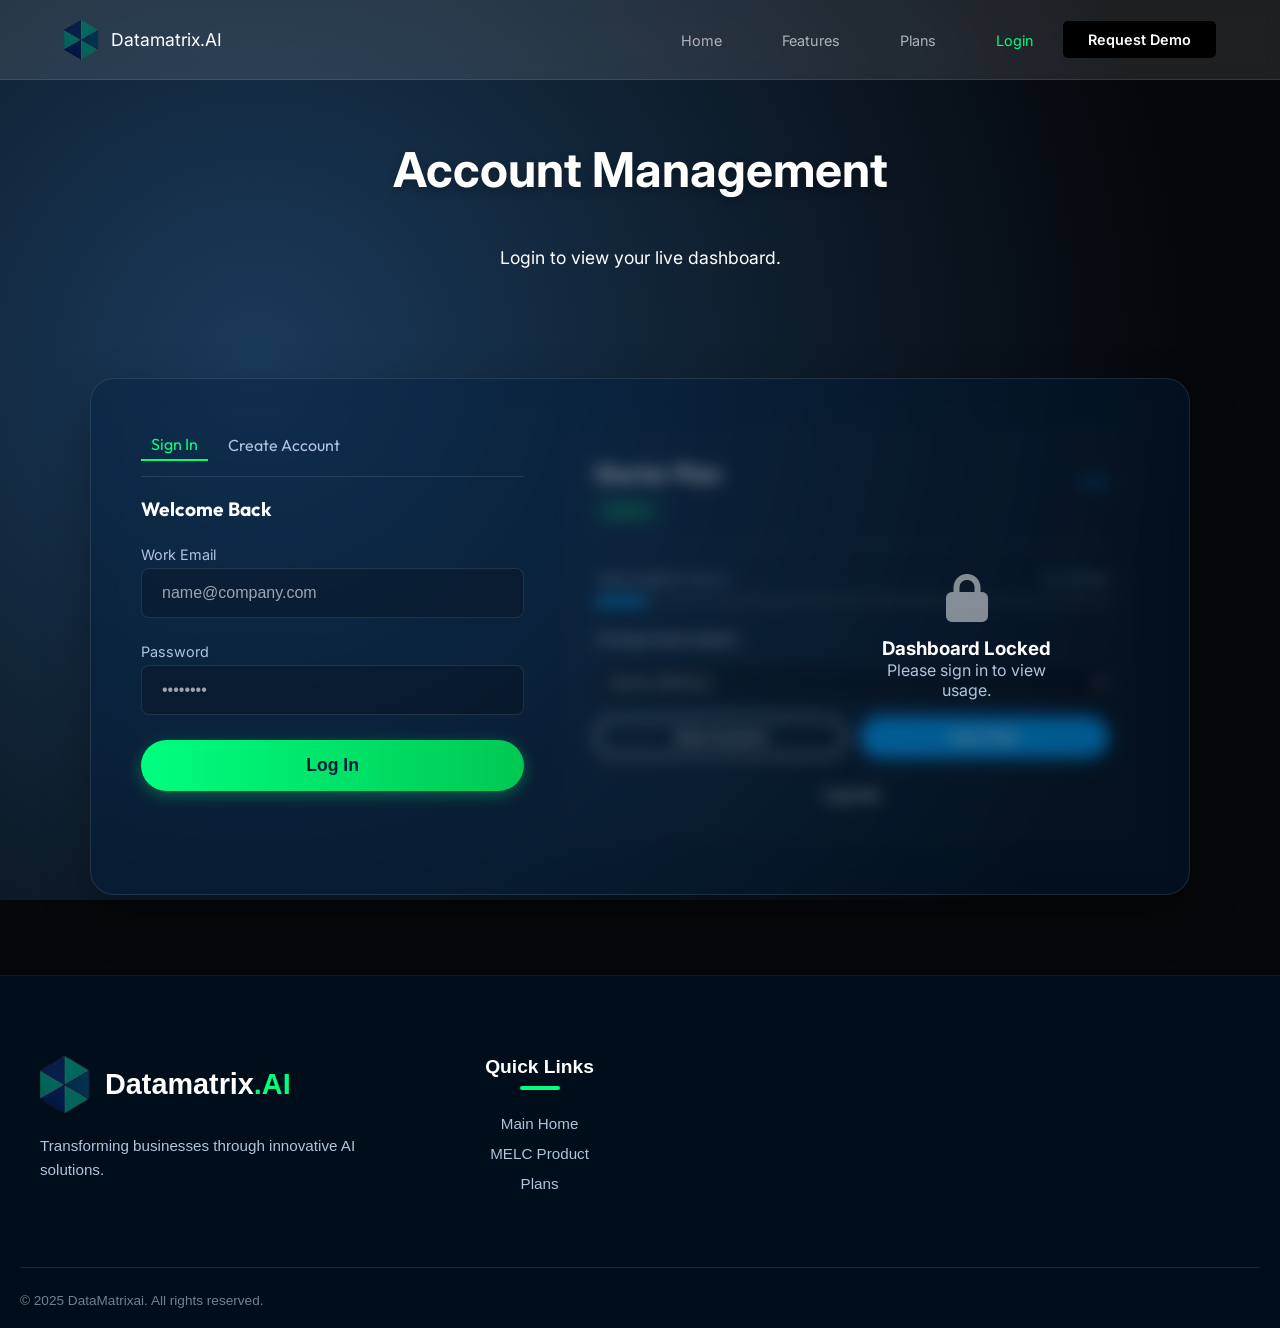
==== commit 5f266f06: "added my google scriptURL" ====
--- a/accounts.html
+++ b/accounts.html
@@ -4,8 +4,21 @@
     <meta charset="UTF-8">
     <meta name="viewport" content="width=device-width, initial-scale=1.0">
     <title>Accounts | MELC</title>
-    <link rel="stylesheet" href="style.css">
-    <link rel="icon" type="image/png" href="logo.png">
+    <meta name="description" content="Access your MELC account dashboard to manage transcription usage, subscription plans, and conversational analytics insights.">
+    <link rel="canonical" href="https://melc.ai/accounts.html">
+    <meta name="robots" content="index, follow">
+
+    <meta property="og:title" content="MELC Dashboard">
+    <meta property="og:description" content="Manage your MELC subscription, transcription usage, and conversational analytics insights.">
+    <meta property="og:image" content="https://melc.ai/images/logo.png">
+    <meta property="og:url" content="https://melc.ai/accounts.html">
+    <meta property="og:type" content="website">
+    <meta name="viewport" content="width=device-width, initial-scale=1.0">
+    <meta name="author" content="DatamatrixAI">
+    <meta name="publisher" content="DatamatrixAI">
+        
+    <link rel="stylesheet" href="css/style.css">
+    <link rel="icon" type="image/png" href="images/logo.png">
     <link rel="stylesheet" href="https://cdnjs.cloudflare.com/ajax/libs/font-awesome/6.4.0/css/all.min.css">
     <link href="https://fonts.googleapis.com/css2?family=Inter:wght@400;500;600&family=Outfit:wght@500;600;700&display=swap" rel="stylesheet">
     <style>
@@ -73,7 +86,7 @@
 
     <header>
         <a href="index.html" class="logo-container">
-            <img src="logo.png" alt="DataMatrix Logo" class="logo">
+            <img src="images/logo.png" alt="DataMatrix Logo" class="logo">
             <div class="logo-text">
                 <span class="text-white">Datamatrix</span><span class="text-white">.AI</span>
             </div>
@@ -174,6 +187,8 @@
                         <button class="btn-outline" style="flex: 1; font-size: 0.9rem; padding: 10px;">View Invoices</button>
                         <button id="btn-save-plan" class="btn-primary" style="flex: 1; font-size: 0.9rem; padding: 10px; border: none;">Save Plan</button>
                     </div>
+
+                    <button id="logoutBtn" class="btn-outline" style="margin-top: 20px; width: 100%; font-size: 0.9rem; padding: 10px; border: none;">Log Out</button>
                 </div>
             </div>
         </div>
@@ -183,7 +198,7 @@
         <div class="footer-container">       
             <div class="footer-col company-info">
                 <div class="footer-logo">
-                    <img src="logo.png" alt="DataMatrix AI Logo" class="logo-img">
+                    <img src="images/logo.png" alt="DataMatrix AI Logo" class="logo-img">
                     <h2>Datamatrix<span class="highlight">.AI</span></h2>
                 </div>
                 <p class="company-desc">Transforming businesses through innovative AI solutions.</p>
@@ -217,7 +232,7 @@
         }
 
         // --- 2. BACKEND CONNECTION ---
-        const scriptURL = 'https://script.google.com/macros/s/AKfycbxm6F7W0PG1M0V8rhR15jx4Ari2QWz3nn5eBj0EOH65ehUmGMFHdRbkY4b1nNbe_tUAlg/exec';
+        const scriptURL = 'https://script.google.com/macros/s/AKfycbwIMDVRCGLxUJJRiQpxjIyoqu_eCSKP8NSIha_df9tIqQHau41DbtMPCePSjreEFw0W/exec';
         let currentUserEmail = ""; // To track who is logged in
 
         // HELPER: Update UI State
@@ -251,7 +266,12 @@
                     toggleForm('login'); 
                     btn.innerText = originalText;
                 })
-                .catch(err => { alert("Error connecting."); console.error(err); });
+                .catch(err => {
+                    alert("Error connecting.");
+                    console.error(err);
+                    btn.innerText = originalText;
+                });
+                
         });
 
         // Handle LOGIN
@@ -270,7 +290,14 @@
                     if (data.result === 'success') {
                         // SUCCESS: Pass user data to UI updater
                         updateUI(data.user.fullname, data.user.plan);
-                        alert("Login Successful!");
+
+                        localStorage.setItem("melcUser", JSON.stringify({
+                            fullname: data.user.fullname,
+                            email: data.user.work_email,
+                            plan: data.user.plan
+                        }));
+
+                        alert("Login Successful!!! Welcome " + data.user.fullname + "!");
                     } else {
                         alert("Invalid Credentials.");
                     }
@@ -296,14 +323,34 @@
                 .then(res => res.json())
                 .then(data => {
                     if (data.result === 'success') {
-                        alert("Plan Updated Successfully! It will appear on next login.");
+                        alert("Plan Updated Successfully!");
+
                         document.getElementById('display-plan-name').innerText = newPlan + " Plan";
+
+                        let user = JSON.parse(localStorage.getItem("melcUser") || "{}");
+                        user.plan = newPlan;
+                        localStorage.setItem("melcUser", JSON.stringify(user));
                     } else {
                         alert("Error updating plan.");
                     }
                     btn.innerText = "Save Plan";
                 });
         });
+
+        window.addEventListener("DOMContentLoaded", function(){
+        const user = localStorage.getItem("melcUser");
+        if(user){
+            const parsed = JSON.parse(user);
+            currentUserEmail = parsed.email;
+            updateUI(parsed.fullname, parsed.plan);
+        }
+        });
+
+        document.getElementById("logoutBtn").addEventListener("click", function(){
+            localStorage.removeItem("melcUser");
+            location.reload();
+        });
+
     </script>
 
 </body>
--- a/css/style.css
+++ b/css/style.css
@@ -0,0 +1,1138 @@
+/* --- 1. COLOR VARIABLES --- */
+:root {
+    --prussian-blue: #003153; 
+    --accent-green: #2E8B57; 
+    --white: #ffffff;
+    --text-dark: #333333;
+    --text-grey: #666666;
+    --hero-highlight: #3b82f6; 
+    --btn-blue: #0066cc; 
+    --cursor-color:var(--accent-green);
+
+    --bg-dark: #05070a;      
+    --glow-blue: #1a3a5a;    /* Brighter blue */
+    --glow-purple: #251b4a;  /* Brighter purple */
+    --accent-blue: #00a2ff;
+    --text-main: #ffffff;
+    --text-dim: #b0b3b8;
+}
+
+/* --- 2. GLOBAL RESET --- */
+* { margin: 0; padding: 0; box-sizing: border-box; }
+
+body {
+    margin: 0;
+    font-family: 'Inter', sans-serif;
+    /* Increased the percentage (80%) so the colors spread further across the black background */
+    background: 
+        radial-gradient(circle at 20% 40%, var(--glow-blue) 0%, var(--bg-dark) 80%),
+        radial-gradient(circle at 80% 20%, var(--glow-purple) 0%, var(--bg-dark) 80%);
+    background-color: var(--bg-dark);
+    color: var(--text-main);
+    overflow-x: hidden;
+    background-attachment: fixed; /* Keeps the gradient static while you scroll */
+}
+
+a { text-decoration: none; }
+
+/* --- 3. NAVIGATION BAR --- */
+/* --- GLASSY TRANSPARENT HEADER --- */
+header {
+    /* 1. Make background transparent/glassy */
+    background: rgba(255, 255, 255, 0.1); /* 10% opaque white */
+    backdrop-filter: blur(10px);          /* Blurs what's behind it */
+    -webkit-backdrop-filter: blur(10px);  /* Safari support */
+    
+    /* 2. Position it ON TOP of the image */
+    position: fixed; 
+    top: 0; 
+    left: 0;
+    width: 100%;
+    z-index: 1000; /* Ensures it floats above everything */
+    
+    /* 3. Remove default borders/shadows if you want it cleaner */
+    box-shadow: none; 
+    border-bottom: 1px solid rgba(255, 255, 255, 0.1); /* Subtle edge */
+
+    /* 4. Layout (Keep existing) */
+    height: 80px;
+    display: flex;
+    align-items: center;
+    padding: 0 5%;
+}
+
+/* Optional: Since the header is now floating, you might want to 
+   add some top padding to the Hero so text doesn't hide behind the logo */
+
+.logo-container { display: flex; align-items: center; gap: 12px; }
+
+.logo-container img.logo {
+    height: 40px;  /* Adjust this value to make it smaller or bigger */
+    width: auto;   /* Maintains aspect ratio */
+}
+
+.logo-text {
+    font-size: 1.1rem; /* Reduced from 1.5rem */
+    line-height: 1.1;
+}
+
+.tagline-text {
+    font-size: 0.75rem; /* Makes the tagline much smaller and elegant */
+    opacity: 0.8;
+    color: whitesmoke;
+}
+
+.text-white { color: var(--white); }
+
+nav {
+    /* THIS IS THE KEY FIX: */
+    margin-left: auto; /* Pushes the nav (and button) to the far right */
+    margin-right: 30px; /* Adds space between the Links and the Button */
+}
+
+nav ul { 
+    display: flex; 
+    list-style: none; 
+    gap: 30px; /* Space between each link */
+}
+
+nav a {
+    color: var(--text-dim);
+    text-decoration: none;
+    margin-left: 30px;
+    font-size: 0.9rem;
+    transition: 0.3s;
+}
+
+nav a:hover {
+    color: var(--accent-blue);
+}
+
+.btn-reach {
+    background-color: #000000; 
+    color: var(--white);
+    padding: 10px 25px;
+    border-radius: 5px;
+    font-weight: 600;
+    font-size: 0.9rem;
+    transition: background-color 0.3s ease;
+    /* ensure button doesn't shrink */
+    white-space: nowrap; 
+}
+
+.btn-reach:hover {
+    background-color: var(--accent-green); 
+}
+
+/* Hero Section */
+.hero {
+    display: flex;
+    flex-direction: column; /* Stacks header over the main content */
+    height: auto;
+    min-height: 100vh;
+    padding: 100px 8% 55px; /* Space for fixed navigation */
+}
+
+/* 1. Top Header Box */
+/* Hero Section - Strict Full Screen Layout */
+.hero {
+    /* 1. Force the container to be exactly the height of the window */
+    min-height: 100vh; 
+    width: 100%;
+
+    /* 2. Flexbox Magic: This centers everything perfectly */
+    display: flex;
+    flex-direction: column;
+    justify-content: center; /* Vertically aligns to the middle */
+    align-items: center;     /* Horizontally aligns to the middle */
+
+    /* 3. Padding Adjustments */
+    /* 80px Top: clears your fixed navbar */
+    /* 0px Bottom: ensures no extra gap pushes the footer up */
+    padding: 80px 20px 0; 
+    
+    position: relative;
+    box-sizing: border-box;
+}
+.hero-header-content {
+    max-width: 900px;
+    margin: 0 auto;
+}
+
+/* 2. Main Layout (The Split Section) */
+.hero-main-layout {
+    display: flex;
+    align-items: center;
+    justify-content: space-between;
+    gap: 40px;
+    width: 100%;
+}
+
+/* Space for your upcoming content */
+.hero-left-new {
+    flex: 1;
+    min-height: 300px;
+    display: flex;
+    flex-direction: column;
+    justify-content: center;
+    padding-right: 40px;
+}
+
+.hero-left-new .lead-text {
+    font-family: 'Inter', sans-serif;
+    font-size: 0.9rem;
+    font-weight: 400;
+    letter-spacing: -0.02em;
+    line-height: 1.7;
+    color: var(--white);
+    margin-bottom: 0; /* Remove bottom margin to connect the borders */
+    
+    /* Strong Blue Border */
+    padding: 10px 0 10px 20px;
+    border-left: 3px solid var(--accent-blue);
+    
+    -webkit-font-smoothing: antialiased;
+}
+
+.hero-left-new .detail-text {
+    /* SAME Font family as lead for uniformity */
+    font-family: 'Inter', sans-serif;
+    
+    /* Smaller size and weight, but same style */
+    font-size: 0.9rem;
+    font-weight: 400;
+    letter-spacing: -0.02em;
+    line-height: 1.7;
+    
+    /* Muted border and text color to differentiate */
+    color: rgba(255, 255, 255, 0.7);
+    padding: 10px 0 20px 25px;
+    
+    /* Subtle Grey/Dim Border that matches the blue alignment */
+    border-left: 3px solid rgba(255, 255, 255, 0.15);
+    
+    max-width: 580px;
+}
+
+.hero-title {
+    font-family: 'Outfit', sans-serif; /* Matches Services Header */
+    font-size: 3rem !important; 
+    font-weight: 800;
+    line-height: 1.1;
+    letter-spacing: -0.02em; /* Premium tight spacing */
+    text-align: center;
+    white-space: nowrap; /* Forces one single line */
+    margin-bottom: 15px;
+}
+
+.hero-title .highlight {
+    display: inline;      /* Changed from 'block' to keep on same line */
+    color: var(--accent-blue);
+    text-shadow: 0 0 30px rgba(0, 162, 255, 0.3);
+    border-bottom: none;  /* Removes the old underline */
+}
+
+.hero-header-content .hero-subtitle {
+    font-family: 'Inter', sans-serif;
+    font-size: 1.0rem !important; /* Forces the small size */
+    color: var(--text-dim);
+    margin-bottom: 20px;
+    max-width: 900px;
+    margin-left: auto;
+    margin-right: auto;
+    line-height: 1.6;
+    opacity: 0.85; /* Makes it look professionally 'dimmed' */
+}
+
+.hero-video {
+    flex: 1.2;
+    display: flex;
+    justify-content: flex-end;
+    align-items: center;
+}
+
+.hero-video video {
+    width: 100%;
+    max-width: 700px;
+    height: auto;
+    border-radius: 24px; /* Matches the rounded look in the image */
+    box-shadow: 0 0 50px rgba(0,0,0,0.5);
+    border: 1px solid rgba(255,255,255,0.1);
+}
+
+.hero-content p {
+    font-size: 1.1rem;
+    color: var(--white);
+    margin-bottom: 2.5rem;
+    text-align: center;
+    margin-left: auto;
+    margin-right: auto;
+}
+
+.hero p {
+    font-size: 1.1rem;
+    color: black;
+    margin-bottom: 2.5rem;
+    max-width: 700px;
+    /* ADDED: Centers the paragraph block itself */
+    margin-left: auto;
+    margin-right: auto;
+}
+
+/* --- BUTTONS --- */
+.hero-buttons {
+    display: flex;
+    gap: 20px;
+    justify-content: center !important;
+    font-family: 'Outfit', sans-serif;
+    font-weight: 600;
+    letter-spacing: 0.02em;
+    text-transform: uppercase;
+    font-size: 0.9rem;
+}
+
+/* --- 1. PRIMARY BUTTON (Get Started) --- */
+.btn-primary {
+    background: var(--accent-blue);
+    color: white;
+    padding: 12px 28px;
+    border-radius: 50px;
+    text-decoration: none;
+    font-weight: 600;
+    border: 2px solid var(--accent-blue); /* Added border to match sizing */
+    box-shadow: 0 0 20px rgba(0, 162, 255, 0.4);
+    transition: all 0.3s ease;
+}
+
+.btn-primary:hover {
+    transform: translateY(-3px);
+    background: transparent; /* Becomes outline on hover */
+    color: white;
+}
+
+/* --- 2. OUTLINE BUTTON (Explore Services) --- */
+/* Target both btn-outline and btn-secondary for safety */
+.btn-outline, .btn-secondary {
+    background: transparent;
+    color: white;
+    padding: 12px 28px;
+    border-radius: 50px;
+    text-decoration: none;
+    font-weight: 600;
+    border: 2px solid white; /* Initial white outline */
+    transition: all 0.3s ease;
+}
+
+.btn-outline:hover, .btn-secondary:hover {
+    background: var(--accent-blue); /* Becomes solid blue on hover */
+    border-color: var(--accent-blue);
+    color: white;
+    transform: translateY(-3px);
+    box-shadow: 0 0 20px rgba(0, 162, 255, 0.4);
+}
+
+/* --- MOBILE RESPONSIVE --- */
+@media (max-width: 1024px) {
+    /* Tablet/Laptop adjustments */
+    .hero h1 { font-size: 2.2rem; } /* Shrink font so it fits on smaller screens */
+}
+
+@media (max-width: 900px) {
+    .services-split-container {
+        flex-direction: column;
+    }
+    .services-visual {
+        position: relative;
+        top: 0;
+        margin-bottom: 40px;
+    }
+}
+
+@media (max-width: 768px) {
+    header { padding: 0 20px; }
+    nav ul { display: none; }
+    .hero h1 { font-size: 2rem; }
+    
+    /* Disable typewriter on mobile to prevent layout breaking */
+    .typewriter {
+        width: auto;
+        border-right: none;
+        animation: none;
+        white-space: normal;
+    }
+    
+    .hero-buttons { flex-direction: column; }
+/* --- REACH US BUTTON (Pill Shape) --- */
+    .btn-reach {
+        background-color: var(--btn-blue);
+        color: var(--white);
+        
+        /* 1. THIS CONTROLS THE SHAPE */
+        border-radius: 50px; /* Makes it fully rounded like "Get Started" */
+        
+        /* 2. Remove default borders */
+        border: none;
+        
+        padding: 10px 25px;
+        font-weight: 600;
+        font-size: 0.9rem;
+        transition: all 0.3s ease;
+        white-space: nowrap;
+    }
+
+    .btn-reach:hover {
+        transform: translateY(-3px); /* Hover float effect */
+        box-shadow: 0 4px 15px rgba(0, 102, 204, 0.4); /* Glow effect */
+    }
+}
+
+/* --- LOGO SIZE CONTROL --- */
+.logo {
+    font-weight: 700;
+    font-size: 1.2rem;
+    letter-spacing: 1px;
+}
+
+/* --- PRODUCTS SECTION (Glow on Left) --- */
+.products-section {
+    padding: 50px 8%;
+    /* Horizontal gradient matching the "Z" flow (starts Left) */
+    background: linear-gradient(
+        90deg, 
+        hsl(221, 39%, 15%) 0%,  /* Dark Navy on the Left */
+        #05070a 60%            /* Fades to Black on the Right */
+    ) !important;
+    border-bottom: 1px solid rgba(255, 255, 255, 0.05);
+    position: relative;
+    overflow: hidden;
+}
+
+/* Local Left Glow to anchor the section */
+.products-section::before {
+    content: "";
+    position: absolute;
+    top: 0;
+    left: -10%;
+    width: 600px;
+    height: 100%;
+    background: radial-gradient(circle at center, rgba(0, 162, 255, 0.1) 0%, transparent 70%);
+    pointer-events: none;
+    z-index: 0;
+}
+
+.products-grid {
+    display: grid;
+    grid-template-columns: repeat(auto-fit, minmax(300px, 1fr));
+    gap: 30px;
+    max-width: 1200px;
+    margin: 0 auto;
+    position: relative;
+    z-index: 1;
+}
+
+/* PRODUCT CARDS */
+.product-card {
+    background: rgba(255, 255, 255, 0.015);
+    border: 1px solid rgba(255, 255, 255, 0.04);
+    border-radius: 24px;
+    padding: 40px;
+    transition: all 0.4s cubic-bezier(0.175, 0.885, 0.32, 1.275);
+    backdrop-filter: blur(10px);
+}
+
+/* THE ICON CONTAINER (Matches your Image Radius) */
+.product-icon-container {
+    width: 70px;
+    height: 70px;
+    background: rgba(0, 162, 255, 0.1);
+    border: 1px solid rgba(0, 162, 255, 0.2);
+    border-radius: 18px; /* Matches the rounded look of your videos/images */
+    display: flex;
+    align-items: center;
+    justify-content: center;
+    margin-bottom: 25px;
+    color: var(--accent-blue);
+    font-size: 1.8rem;
+    box-shadow: 0 10px 20px rgba(0, 0, 0, 0.2);
+}
+
+.product-card:hover {
+    transform: translateY(-10px);
+    background: rgba(255, 255, 255, 0.03);
+    border-color: var(--accent-blue);
+}
+
+.product-card.highlighted {
+    border: 1px solid rgba(0, 162, 255, 0.4);
+    background: rgba(0, 162, 255, 0.03);
+}
+
+.product-title {
+    font-family: 'Outfit', sans-serif;
+    font-size: 1.6rem;
+    color: var(--white);
+    margin-bottom: 15px;
+}
+
+.product-desc {
+    font-family: 'Inter', sans-serif;
+    font-size: 0.9rem;
+    font-weight: 400;
+    letter-spacing: -0.03em;
+    line-height: 1.7;
+    color: var(--white);
+    margin-bottom: 25px; /* Remove bottom margin to connect the borders */
+    -webkit-font-smoothing: antialiased;
+}
+
+.product-link {
+    font-family: 'Inter', sans-serif;
+    color: var(--accent-blue);
+    text-decoration: none;
+    font-weight: 400;
+    font-size: 0.9rem;
+    display: flex;
+    align-items: center;
+    gap: 8px;
+    transition: gap 0.3s ease;
+}
+
+.product-link:hover {
+    gap: 12px;
+}
+
+.image-frame {
+    width: 100%;
+    height: 100%;
+    border-radius: 24px;
+    overflow: hidden;
+    border: 1px solid rgba(255, 255, 255, 0.1);
+    box-shadow: 0 0 40px rgba(0, 162, 255, 0.15);
+}
+
+/* 2. Remove Old Colored Top Borders */
+.border-blue, .border-purple, .border-green {
+    border-top: none !important;
+}
+
+/* 4. Icons (Pure White, No Box) */
+.icon-box {
+    /* Remove old colored box styling */
+    background-color: transparent !important;
+    border: none !important;
+    width: auto;
+    height: auto;
+    padding: 0;
+    display: flex;         /* Enables side-by-side alignment */
+    align-items: center;   /* Vertically centers the icon with the text */
+    gap: 15px;             /* Adds space between the icon and the text */
+    margin-bottom: 18px;   /* Optional: adds space below the header */
+}
+
+.icon-box h3 {
+    margin: 0;
+    line-height: 1;         /* Crucial: Removes extra spacing above/below letters */
+    display: flex;          /* Ensures the text block itself follows flex rules */
+    align-items: center;    /* Secondary centering for the text block */
+}
+
+/* Make the SVG icon itself white */
+.icon-box svg {
+    width: 32px;
+    height: 32px;
+    color: #ffffff; /* Sets stroke/fill to white */
+    /* Ensure fill is none if using stroke icons */
+    fill: none; 
+    display: block;         /* Removes the 'inline' baseline gap at the bottom */
+    flex-shrink: 0;
+}
+
+/* Headers */
+.section-title {
+    font-size: 2.5rem;
+    color: #ffffff;
+    margin-bottom: 10px;
+    font-weight: 800;
+}
+
+.section-subtitle {
+    color: var(--white);
+    margin-bottom: 60px;
+    font-size: 1.1rem;
+}
+
+/* --- PILLS (Tags) --- */
+.pill-container {
+    display: flex;
+    flex-wrap: wrap;
+    justify-content: center;
+    gap: 10px;
+}
+
+/* Section Container - Set height here to match Tech Stack */
+.about-us-section {
+    position: relative;
+    width: 100%;
+    /* Consistent height with other sections */
+    min-height: 850px; 
+    
+    display: flex;
+    align-items: center;
+    justify-content: center;
+    
+    /* BACKGROUND IMAGE SETUP */
+    background-image: url('team.jpg'); 
+    background-size: cover;
+    background-position: center;
+    background-repeat: no-repeat;
+    /* Keeps the background fixed while scrolling (Parallax effect) */
+    background-attachment: scroll;
+    
+    font-family: 'Segoe UI', Tahoma, Geneva, Verdana, sans-serif;
+    padding: 40px 20px;
+}
+
+/* Dark Overlay: This adds a dark Prussian Blue tint over your image 
+   so the white text and glowing green elements pop out. */
+.about-us-section::before {
+    content: '';
+    position: absolute;
+    top: 0;
+    left: 0;
+    width: 100%;
+    height: 100%;
+    /* Adjust opacity (0.85) if you want to see more of your image */
+    background-color: rgba(0, 31, 63, 0.85); 
+    z-index: 1;
+}
+
+/* Container to ensure content sits above the overlay */
+.about-us-section .container {
+    position: relative;
+    z-index: 2;
+    width: 100%;
+}
+
+.section-title2 {
+    text-align: center;
+    font-size: 3rem;
+    font-weight: 700;
+    color: #ffffff;
+    margin-bottom: 3rem;
+    text-transform: uppercase;
+    letter-spacing: 2px;
+    text-shadow: 0 0 10px rgba(0, 255, 127, 0.3);
+}
+
+/* The Team Card - Glass Effect */
+/* The Upgraded Premium Glass Card */
+/* --- THE GLASS CARD --- */
+.team-card {
+    /* Dark semi-transparent blue base */
+    background: rgba(0, 31, 63, 0.5); 
+    
+    /* Surface Reflection Gradient */
+    background-image: linear-gradient(
+        135deg, 
+        rgba(255, 255, 255, 0.08) 0%, 
+        rgba(255, 255, 255, 0.01) 100%
+    );
+    
+    /* Strong Blur for the "Frosted" look */
+    backdrop-filter: blur(20px);         
+    -webkit-backdrop-filter: blur(20px); 
+    
+    /* Subtle White/Blue Border */
+    border: 1px solid rgba(100, 181, 246, 0.2); 
+    border-top: 1px solid rgba(100, 181, 246, 0.4); 
+    
+    border-radius: 24px;
+    padding: 60px 40px;
+    max-width: 400px;
+    margin: 0 auto;
+    text-align: center;
+    
+    /* Initial Shadow */
+    box-shadow: 0 8px 32px 0 rgba(0, 0, 0, 0.4);
+    
+    transition: transform 0.3s ease, box-shadow 0.3s ease, border-color 0.3s ease;
+    transform: translateZ(0); 
+    will-change: transform, backdrop-filter;
+}
+
+/* --- HOVER EFFECT --- */
+.team-card:hover {
+    transform: translateY(-10px);
+    /* Outer Blue Glow on Hover */
+    box-shadow: 
+        0 20px 40px rgba(0, 0, 0, 0.5), 
+        0 0 30px rgba(0, 123, 255, 0.3); 
+    border-color: rgba(0, 123, 255, 0.5); /* Blue Border on Hover */
+}
+
+/* --- PROFILE IMAGE CIRCLE (The Key Feature) --- */
+.profile-img-container {
+    position: relative;
+    width: 150px;
+    height: 150px;
+    margin: 0 auto 25px;
+    border-radius: 50%;
+    padding: 5px;
+    
+    /* SOLID ELECTRIC BLUE GRADIENT RING */
+    background: linear-gradient(180deg, #007bff, #00c6ff); 
+    
+    /* PERMANENT BLUE GLOW */
+    box-shadow: 0 0 25px rgba(0, 123, 255, 0.6); 
+}
+
+.profile-img {
+    width: 100%;
+    height: 100%;
+    object-fit: cover;
+    border-radius: 50%;
+    /* Dark border to separate image from the glowing ring */
+    border: 3px solid #001f3f; 
+    background-color: #fff;
+}
+
+/* Typography */
+.member-name {
+    color: #ffffff;
+    font-size: 1.8rem;
+    margin-bottom: 15px;
+    font-weight: 700;
+    text-shadow: 0 2px 4px rgba(0,0,0,0.5);
+}
+
+.member-bio {
+    color: #e0e6ed; 
+    font-size: 1rem;
+    line-height: 1.6;
+    margin-bottom: 25px;
+}
+
+/* Social Icons */
+.social-links {
+    display: flex;
+    justify-content: center;
+    gap: 20px;
+}
+
+.social-icon {
+    color: #ffffff;
+    font-size: 1.5rem;
+    transition: all 0.3s ease;
+}
+
+/* Icons turn Neon Blue on Hover */
+.social-icon:hover {
+    color: #00c6ff; 
+    transform: translateY(-3px);
+    text-shadow: 0 0 15px rgba(0, 198, 255, 0.8);
+}
+.contact-section {
+    position: relative;
+    width: 100%;
+    min-height: 850px; 
+    
+    display: flex;
+    align-items: center;
+    justify-content: center;
+    
+    /* BACKGROUND IMAGE SETUP */
+    background-image: url('reachushere.jpg'); 
+    background-size: cover;
+    background-position: center;
+    background-repeat: no-repeat;
+    /* Parallax effect (image stays still while scrolling) */
+    background-attachment: scroll; 
+    
+    font-family: 'Segoe UI', Tahoma, Geneva, Verdana, sans-serif;
+    padding: 60px 20px;
+}
+
+.section-title {
+    text-align: center;
+    font-size: 3rem;
+    font-weight: 700;
+    color: #ffffff;
+    margin-bottom: 3rem;
+    text-transform: capitalize;
+    text-shadow: 0 4px 10px rgba(0,0,0,0.3);
+}
+
+.contact-wrapper {
+    display: flex;
+    flex-wrap: wrap;
+    max-width: 1000px;
+    width: 100%;
+    margin: 0 auto;
+    
+    /* 1. High Transparency (0.25) so background image shows through */
+    background: rgba(0, 31, 63, 0.25); 
+    
+    /* 2. Gradient Sheen (Subtle reflection) */
+    background-image: linear-gradient(
+        135deg, 
+        rgba(255, 255, 255, 0.05) 0%, 
+        rgba(255, 255, 255, 0.01) 100%
+        
+    );
+    
+    /* 3. Strong Blur to frost the background image behind it */
+    backdrop-filter: blur(15px);
+    -webkit-backdrop-filter: blur(15px);
+    
+    /* 4. Glass Borders */
+    border: 1px solid rgba(255, 255, 255, 0.1);
+    border-top: 1px solid rgba(255, 255, 255, 0.2);
+    border-left: 1px solid rgba(255, 255, 255, 0.2);
+    
+    /* 5. Soft Shadow to lift it slightly */
+    box-shadow: 0 8px 32px 0 rgba(0, 0, 0, 0.3);
+    
+    border-radius: 20px;
+    overflow: hidden;
+    transition: transform 0.3s ease;
+    transform: translateZ(0); 
+    will-change: transform, backdrop-filter;
+}
+.contact-wrapper:hover {
+    transform: translateY(-5px); /* Gentle float on hover */
+}
+
+/* --- LEFT COLUMN: FORM --- */
+.form-column {
+    flex: 1;
+    min-width: 350px;
+    padding: 50px 40px;
+    /* Light divider line */
+    border-right: 1px solid rgba(255, 255, 255, 0.08); 
+}
+.form-group {
+    margin-bottom: 25px;
+}
+
+.form-input {
+    width: 100%;
+    /* Very see-through dark tint */
+    background: rgba(0, 0, 0, 0.2); 
+    border: 1px solid rgba(255, 255, 255, 0.1);
+    padding: 15px 20px;
+    border-radius: 8px;
+    color: #fff;
+    font-size: 1rem;
+    outline: none;
+    transition: all 0.3s ease;
+}
+
+.form-input::placeholder {
+    color: rgba(255, 255, 255, 0.6);
+}
+.form-input:focus {
+    /* On focus, they become slightly more solid/readable */
+    background: rgba(0, 0, 0, 0.4); 
+    border-color: #00ff7f; /* Green Focus Border */
+    box-shadow: 0 0 10px rgba(0, 255, 127, 0.1);
+}
+.submit-btn {
+    width: 100%;
+    padding: 15px;
+    /* Bright Green Gradient */
+    background: linear-gradient(90deg, #00ff7f, #00c853); 
+    color: #001f3f;
+    font-weight: 700;
+    font-size: 1.1rem;
+    border: none;
+    border-radius: 50px;
+    cursor: pointer;
+    box-shadow: 0 4px 15px rgba(0, 255, 127, 0.3);
+    transition: transform 0.2s ease, box-shadow 0.2s ease;
+}
+.submit-btn:hover {
+    transform: translateY(-2px);
+    box-shadow: 0 6px 20px rgba(0, 255, 127, 0.5);
+}
+
+/* --- RIGHT COLUMN: INFO --- */
+.info-column {
+    flex: 1;
+    min-width: 350px;
+    padding: 50px 40px;
+    display: flex;
+    flex-direction: column;
+    justify-content: center;
+    /* Ensure no solid background here covers the glass */
+    background: transparent; 
+}
+
+.info-item {
+    display: flex;
+    align-items: flex-start;
+    margin-bottom: 40px;
+}
+
+.info-text h4 {
+    color: #00ff7f; /* Green Headings */
+    font-size: 1.1rem;
+    margin-bottom: 5px;
+    font-weight: 600;
+}
+
+.info-text p {
+    color: #e0e0e0;
+    font-size: 1rem;
+    line-height: 1.5;
+}
+
+/* Mobile Responsiveness */
+@media (max-width: 768px) {
+    .contact-wrapper {
+        flex-direction: column;
+    }
+    .form-column {
+        border-right: none;
+        border-bottom: 1px solid rgba(255, 255, 255, 0.05);
+    }
+}
+/* --- FOOTER MAIN SECTION --- */
+.site-footer {
+    background-color: #000d1a; /* Very dark, almost black blue */
+    color: #b0c4de; /* Light grey-blue text for readability */
+    font-family: 'Segoe UI', Tahoma, Geneva, Verdana, sans-serif;
+    padding: 80px 20px 20px;
+    border-top: 1px solid rgba(255, 255, 255, 0.05);
+}
+
+.footer-container {
+    max-width: 1200px;
+    margin: 0 auto;
+    display: grid;
+    /* Creates 4 columns. The first one is slightly wider (1.5fr) */
+    grid-template-columns: 1.5fr 1fr 1fr 1.2fr;
+    gap: 40px;
+    margin-bottom: 60px;
+}
+
+/* Headings */
+/* Center the Heading Text */
+.footer-heading {
+    text-align: center;         /* Centers the text in the column */
+    color: #ffffff;
+    font-size: 1.2rem;
+    margin-bottom: 25px;
+    position: relative;
+    padding-bottom: 12px;
+    font-weight: 600;
+}
+
+/* Center the Green Bar */
+.footer-heading::after {
+    content: '';
+    position: absolute;
+    
+    /* These two lines center the bar perfectly: */
+    left: 50%;                  
+    transform: translateX(-50%);
+    
+    bottom: 0;
+    width: 40px;                /* Length of the bar */
+    height: 4px;                /* Thickness */
+    background-color: #00ff7f;  /* Neon Green */
+    border-radius: 2px;
+}
+
+/* --- COLUMN 1: BRANDING --- */
+.footer-logo h2 {
+    margin-bottom: 0;
+    font-size: 1.8rem;
+    color: #fff;
+}
+
+.footer-logo .highlight {
+    color: #00ff7f; /* Green "ai" */
+}
+
+.company-desc {
+    line-height: 1.6;
+    margin-bottom: 25px;
+    font-size: 0.95rem;
+}
+
+.social-icons {
+    display: flex;
+    gap: 15px;
+}
+
+.social-icons a {
+    display: flex;
+    align-items: center;
+    justify-content: center;
+    width: 40px;
+    height: 40px;
+    background: rgba(255, 255, 255, 0.05);
+    border-radius: 50%;
+    color: #fff;
+    transition: all 0.3s ease;
+    text-decoration: none;
+}
+
+.social-icons a:hover {
+    background: #00ff7f;
+    color: #000;
+    transform: translateY(-3px);
+}
+
+/* --- LINKS LISTS --- */
+.footer-links {
+    list-style: none;
+    padding: 0;
+    margin: 0;
+    text-align: center;
+}
+
+.footer-links li {
+    margin-bottom: 12px;
+}
+
+.footer-links a {
+    color: #b0c4de;
+    text-decoration: none;
+    font-size: 0.95rem;
+    transition: color 0.2s;
+}
+
+.footer-links a:hover {
+    color: #00ff7f; /* Green on hover */
+    padding-left: 5px; /* Slight slide effect */
+}
+
+/* --- NEWSLETTER --- */
+.newsletter-desc {
+    margin-bottom: 20px;
+    font-size: 0.95rem;
+    line-height: 1.5;
+    text-align: center;
+}
+
+.newsletter-form {
+    display: flex;
+    flex-direction: column;
+    gap: 10px;
+}
+
+.newsletter-form input {
+    padding: 12px 15px;
+    background: rgba(255, 255, 255, 0.05);
+    border: 1px solid rgba(255, 255, 255, 0.1);
+    border-radius: 5px;
+    color: #fff;
+    outline: none;
+}
+
+.newsletter-form input:focus {
+    border-color: #00ff7f;
+}
+
+.newsletter-form button {
+    padding: 12px;
+    background-color: #003153; /* Prussian Blue button */
+    color: #fff;
+    border: none;
+    border-radius: 5px;
+    cursor: pointer;
+    font-weight: 600;
+    transition: background 0.3s;
+}
+
+.newsletter-form button:hover {
+    background-color: #00ff7f;
+    color: #001f3f;
+}
+
+/* --- BOTTOM BAR --- */
+.footer-bottom {
+    border-top: 1px solid rgba(255, 255, 255, 0.1);
+    padding-top: 25px;
+    display: flex;
+    justify-content: space-between;
+    flex-wrap: wrap;
+    font-size: 0.85rem;
+    color: #718096;
+}
+
+.legal-links a {
+    color: #718096;
+    text-decoration: none;
+    margin-left: 20px;
+    transition: color 0.2s;
+}
+
+.legal-links a:hover {
+    color: #fff;
+}
+
+/* --- RESPONSIVE --- */
+@media (max-width: 900px) {
+    .footer-container {
+        grid-template-columns: 1fr 1fr; /* 2 columns on tablets */
+    }
+}
+
+@media (max-width: 600px) {
+    .footer-container {
+        grid-template-columns: 1fr; /* 1 column on mobile */
+        text-align: center;
+    }
+    
+    .footer-heading::after {
+        left: 50%;
+        transform: translateX(-50%); /* Center the dash */
+    }
+    
+    .social-icons {
+        justify-content: center;
+    }
+    
+    .footer-bottom {
+        flex-direction: column;
+        align-items: center;
+        gap: 15px;
+    }
+    
+    .legal-links a {
+        margin: 0 10px;
+    }
+}
+.footer-logo {
+    display: flex;       /* Aligns image and text side-by-side */
+    align-items: center; /* Vertically centers them */
+    gap: 15px;           /* Adds space between the logo image and the text */
+    margin-bottom: 20px;
+}
+.logo-img {
+    width: 50px;         /* Adjust this size (e.g., 40px or 60px) to fit your design */
+    height: auto;        /* Keeps the aspect ratio correct */
+}
+/* Disable fixed backgrounds on mobile/tablets to stop lag */
+@media (max-width: 1024px) {
+    section, .success-stories-section, .about-us-section, .contact-section {
+        background-attachment: scroll !important;
+    }
+}
+.hero h1, 
+.hero h1 span, 
+.hero p, 
+.typewriter, 
+.highlight {
+    /* 1. Kills any rotation */
+    transform: none !important; 
+    rotate: 0deg !important;
+    
+    /* 2. Kills any leaning/skewing */
+    font-style: normal !important; 
+    
+    /* 3. Ensures the container is flat */
+    perspective: none !important;
+}
